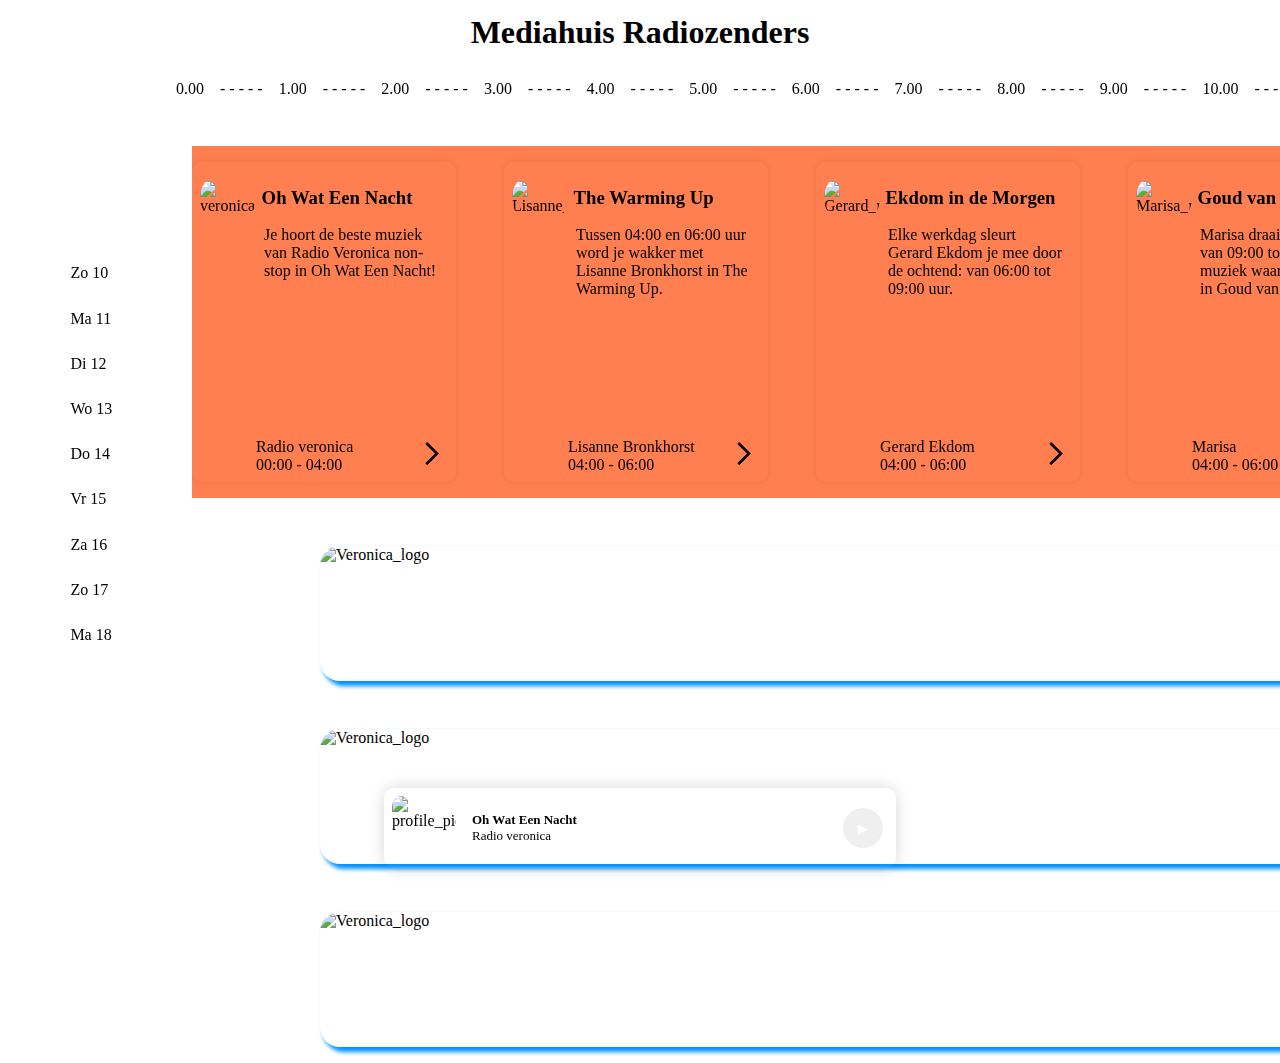
==== index.html @ 1b734897 "desktop layout of" ====
<!DOCTYPE html>
<html lang="en">

<head>
    <meta charset="UTF-8">
    <meta name="viewport" content="width=device-width, initial-scale=1.0">
    <title>overzicht pagina</title>
    <link rel="stylesheet" href="https://vsheo.github.io/look-and-feel-styleguide/mediahuis.css">
    <link rel="stylesheet" href="./styles/style.css">
</head>

<body>
    <header class="brand-primary brand-primary-veronica">
        <h1>Mediahuis Radiozenders</h1>
    </header>

    <main>
        <ol class="week hidden background-neutral veronica-background-neutral">
            <li>Zo 10</li>
            <li>Ma 11</li>
            <li>Di 12</li>
            <li>Wo 13</li>
            <li>Do 14</li>
            <li>Vr 15</li>
            <li>Za 16</li>
            <li>Zo 17</li>
            <li>Ma 18</li>
            <li>Di 19</li>
            <li>Wo 20</li>
            <li>Do 21</li>
            <li>Vr 22</li>
            <li>Za 23</li>
        </ol>

        <ol class="tijd hidden">
            <li>0.00</li>
            <li>1.00</li>
            <li>2.00</li>
            <li>3.00</li>
            <li>4.00</li>
            <li>5.00</li>
            <li>6.00</li>
            <li>7.00</li>
            <li>8.00</li>
            <li>9.00</li>
            <li>10.00</li>
            <li>11.00</li>
            <li>12.00</li>
            <li>13.00</li>
            <li>14.00</li>
            <li>15.00</li>
            <li>16.00</li>
            <li>17.00</li>
            <li>18.00</li>
            <li>19.00</li>
            <li>20.00</li>
            <li>21.00</li>
            <li>22.00</li>
            <li>23.00</li>
            <li>23.59</li>
        </ol>

        <div class="details-container">
            <!-- Veronica -->
            <details class="snapElement">
                <summary>
                    <img src="https://cmde4gpbhib.b-cdn.net/w_1920/70h1m4slkpo0-radio-veronica-thumbnail.jpg"
                        alt="Veronica_logo">
                    <span>meer info</span>
                </summary>
                <section>
                    <h2>Programma</h2>
        
                    <article>
                        <h3 class="titel">Oh Wat Een Nacht</h3>
                        <img class="profile_picture"
                            src="https://cmde4gpbhib.b-cdn.net/w_1920/70h1m4slkpo0-radio-veronica-thumbnail.jpg"
                            alt="veronica_logo">
                        <p class="info">
                            Je hoort de beste muziek van Radio Veronica non-stop in Oh Wat Een Nacht!
                        </p>
                        <div class="dj_link">
                            <p>
                                Radio veronica<br>
                                00:00 - 04:00
                            </p>
                            <a class="button-highlight veronica-secondary text-on-brand veronica-text-on-brand" href="">
                                <svg viewBox="0 0 16 16">
                                    <path d="M4.66669 2.94L9.52669 7.80667L4.66669 12.6667L5.60669 13.6067L11.4134 7.80667L5.60669 2L4.66669 2.94Z" fill="currentColor"></path>
                                </svg>
                            </a>
                        </div>
                    </article> 
        
                    <article>
                        <h3 class="titel">The Warming Up</h3>
                        <img class="profile_picture"
                            src="https://cmde4gpbhib.b-cdn.net/w_320,h_320,q_85/wwkx27hhlgw-lisanne-thumbnail.jpg"
                            alt="Lisanne_profile_picture">
                        <p class="info">
                            Tussen 04:00 en 06:00 uur word je wakker met Lisanne Bronkhorst in The Warming Up.
                        </p>
                        <div class="dj_link">
                            <p>
                                Lisanne Bronkhorst<br>
                                04:00 - 06:00
                            </p>
                            <a class="button-highlight veronica-secondary text-on-brand veronica-text-on-brand" href="">
                                <svg viewBox="0 0 16 16">
                                    <path d="M4.66669 2.94L9.52669 7.80667L4.66669 12.6667L5.60669 13.6067L11.4134 7.80667L5.60669 2L4.66669 2.94Z" fill="currentColor"></path>
                                </svg>
                            </a>
                        </div>
                    </article>
        
                    <article>
                        <h3 class="titel">Ekdom in de Morgen</h3>
                        <img class="profile_picture"
                            src="https://cmde4gpbhib.b-cdn.net/w_320,h_320,q_85/4igum86oqbt4-gerard-ekdom-thumbnail.jpg"
                            alt="Gerard_profile_picture">
                        <p class="info">
                            Elke werkdag sleurt Gerard Ekdom je mee door de ochtend: van 06:00 tot 09:00 uur.
                        </p>
                        <div class="dj_link">
                            <p>
                                Gerard Ekdom<br>
                                04:00 - 06:00
                            </p>
                            <a class="button-highlight veronica-secondary text-on-brand veronica-text-on-brand" href="">
                                <svg viewBox="0 0 16 16">
                                    <path d="M4.66669 2.94L9.52669 7.80667L4.66669 12.6667L5.60669 13.6067L11.4134 7.80667L5.60669 2L4.66669 2.94Z" fill="currentColor"></path>
                                </svg>
                            </a>
                        </div>
                    </article>
        
                    <article>
                        <h3 class="titel">Goud van Oud</h3>
                        <img class="profile_picture"
                            src="https://cmde4gpbhib.b-cdn.net/w_320,h_320,q_85/4nfdiqlfxa0g-marisa-thumbnail.jpg"
                            alt="Marisa_profile_picture">
                        <p class="info">
                            Marisa draait elke werkdag van 09:00 tot 12:00 uur de muziek waar jij van houdt in Goud
                            van Oud!
                        </p>
                        <div class="dj_link">
                            <p>
                                Marisa<br>
                                04:00 - 06:00
                            </p>
                            <a class="button-highlight veronica-secondary text-on-brand veronica-text-on-brand" href="">
                                <svg viewBox="0 0 16 16">
                                    <path d="M4.66669 2.94L9.52669 7.80667L4.66669 12.6667L5.60669 13.6067L11.4134 7.80667L5.60669 2L4.66669 2.94Z" fill="currentColor"></path>
                                </svg>
                            </a>
                        </div>
                    </article>
        
                    <article>
                        <h3 class="titel">Sander Hoogendoorn</h3>
                        <img class="profile_picture"
                            src="https://cmde4gpbhib.b-cdn.net/w_320,h_320,q_85/2sppxkop52b6-sander-thumbnail.jpg"
                            alt="Sander_profile_picture">
                        <p class="info">
                            De beste playlist tijdens de lunch.
                        </p>
                        <div class="dj_link">
                            <p>
                                Sander<br>
                                04:00 - 06:00
                            </p>
                            <a class="button-highlight veronica-secondary text-on-brand veronica-text-on-brand" href="">
                                <svg viewBox="0 0 16 16">
                                    <path d="M4.66669 2.94L9.52669 7.80667L4.66669 12.6667L5.60669 13.6067L11.4134 7.80667L5.60669 2L4.66669 2.94Z" fill="currentColor"></path>
                                </svg>
                            </a>
                        </div>
                    </article>
        
                    <article>
                        <h3 class="titel">De Bonanza</h3>
                        <img class="profile_picture"
                            src="https://cmde4gpbhib.b-cdn.net/w_320,h_320,q_85/1swhck2qnppu-rob-thumbnail.jpg"
                            alt="Rob_profile_picture">
                        <p class="info">
                            De Bonanza met Rob Stenders is elke werkdag van 14:00 tot 16:00 uur te horen op
                            Radio Veronica.
                        </p>
                        <div class="dj_link">
                            <p>
                                Rob Stenders<br>
                                04:00 - 06:00
                            </p>
                            <a class="button-highlight veronica-secondary text-on-brand veronica-text-on-brand" href="">
                                <svg viewBox="0 0 16 16">
                                    <path d="M4.66669 2.94L9.52669 7.80667L4.66669 12.6667L5.60669 13.6067L11.4134 7.80667L5.60669 2L4.66669 2.94Z" fill="currentColor"></path>
                                </svg>
                            </a>
                        </div>
                    </article>
        
                    <article>
                        <h3 class="titel">The Warming up</h3>
                        <img class="profile_picture"
                            src="https://cmde4gpbhib.b-cdn.net/w_320,h_320,q_85/riqu29liwj-wout-en-frank-thumbnail.jpg"
                            alt="Frank_profile_picture">
                        <p class="info">
                            iets iets en iets anders
                        </p>
                        <div class="dj_link">
                            <p>
                                Wouter & Frank<br>
                                04:00 - 06:00
                            </p>
                            <a class="button-highlight veronica-secondary text-on-brand veronica-text-on-brand" href="">
                                <svg viewBox="0 0 16 16">
                                    <path d="M4.66669 2.94L9.52669 7.80667L4.66669 12.6667L5.60669 13.6067L11.4134 7.80667L5.60669 2L4.66669 2.94Z" fill="currentColor"></path>
                                </svg>
                            </a>
                        </div>
                    </article>
        
                    <article>
                        <h3 class="titel">Martijn Muijs</h3>
                        <img class="profile_picture"
                            src="https://cmde4gpbhib.b-cdn.net/w_320,h_320,q_85/6b2u3ltw2pyo-martijn-thumbnail.jpg"
                            alt="Martijn_profile_picture">
                        <p class="info">
                            Tussen 04:00 en 06:00 uur word je wakker met Lisanne Bronkhorst in The Warming Up.
                        </p>
                        <div class="dj_link">
                            <p>
                                Martijn Muijs<br>
                                04:00 - 06:00
                            </p>
                            <a class="button-highlight veronica-secondary text-on-brand veronica-text-on-brand" href="">
                                <svg viewBox="0 0 16 16">
                                    <path d="M4.66669 2.94L9.52669 7.80667L4.66669 12.6667L5.60669 13.6067L11.4134 7.80667L5.60669 2L4.66669 2.94Z" fill="currentColor"></path>
                                </svg>
                            </a>
                        </div>
                    </article>
        
                    <article>
                        <h3 class="titel">Frank tot Laat</h3>
                        <img class="profile_picture"
                            src="https://cmde4gpbhib.b-cdn.net/w_320,h_320,q_85/6l8fxvqu2cxa-frank-vd-lende-thumbnail.jpg"
                            alt="Frank_profile_picture">
                        <p class="info">
                            Tussen 04:00 en 06:00 uur word je wakker met Lisanne Bronkhorst in The Warming Up.
                        </p>
                        <div class="dj_link">
                            <p>
                                Frank<br>
                                04:00 - 06:00
                            </p>
                            <a class="button-highlight veronica-secondary text-on-brand veronica-text-on-brand" href="">
                                <svg viewBox="0 0 16 16">
                                    <path d="M4.66669 2.94L9.52669 7.80667L4.66669 12.6667L5.60669 13.6067L11.4134 7.80667L5.60669 2L4.66669 2.94Z" fill="currentColor"></path>
                                </svg>
                            </a>
                        </div>
                    </article>
                </section>
            </details>

            <!-- details voor grid test code -->
            <details>
                <summary>
                    <img src="https://cmde4gpbhib.b-cdn.net/w_1920/70h1m4slkpo0-radio-veronica-thumbnail.jpg" alt="Veronica_logo">
                    <span>meer info</span>
                </summary>
                <section>
                    <h2>Programma</h2>
        
                    <article>
                        <h3 class="titel">Oh Wat Een Nacht</h3>
                        <img class="profile_picture"
                            src="https://cmde4gpbhib.b-cdn.net/w_1920/70h1m4slkpo0-radio-veronica-thumbnail.jpg"
                            alt="veronica_logo">
                        <p class="info">
                            Je hoort de beste muziek van Radio Veronica non-stop in Oh Wat Een Nacht!
                        </p>
                        <div class="dj_link">
                            <p>
                                Radio veronica<br>
                                00:00 - 04:00
                            </p>
                            <a class="button-highlight veronica-secondary text-on-brand veronica-text-on-brand" href="">
                                <svg viewBox="0 0 16 16">
                                    <path d="M4.66669 2.94L9.52669 7.80667L4.66669 12.6667L5.60669 13.6067L11.4134 7.80667L5.60669 2L4.66669 2.94Z" fill="currentColor"></path>
                                </svg>
                            </a>
                        </div>
                    </article> 
        
                    <article>
                        <h3 class="titel">The Warming Up</h3>
                        <img class="profile_picture"
                            src="https://cmde4gpbhib.b-cdn.net/w_320,h_320,q_85/wwkx27hhlgw-lisanne-thumbnail.jpg"
                            alt="Lisanne_profile_picture">
                        <p class="info">
                            Tussen 04:00 en 06:00 uur word je wakker met Lisanne Bronkhorst in The Warming Up.
                        </p>
                        <div class="dj_link">
                            <p>
                                Lisanne Bronkhorst<br>
                                04:00 - 06:00
                            </p>
                            <a class="button-highlight veronica-secondary text-on-brand veronica-text-on-brand" href="">
                                <svg viewBox="0 0 16 16">
                                    <path d="M4.66669 2.94L9.52669 7.80667L4.66669 12.6667L5.60669 13.6067L11.4134 7.80667L5.60669 2L4.66669 2.94Z" fill="currentColor"></path>
                                </svg>
                            </a>
                        </div>
                    </article>
        
                    <article>
                        <h3 class="titel">Ekdom in de Morgen</h3>
                        <img class="profile_picture"
                            src="https://cmde4gpbhib.b-cdn.net/w_320,h_320,q_85/4igum86oqbt4-gerard-ekdom-thumbnail.jpg"
                            alt="Gerard_profile_picture">
                        <p class="info">
                            Elke werkdag sleurt Gerard Ekdom je mee door de ochtend: van 06:00 tot 09:00 uur.
                        </p>
                        <div class="dj_link">
                            <p>
                                Gerard Ekdom<br>
                                04:00 - 06:00
                            </p>
                            <a class="button-highlight veronica-secondary text-on-brand veronica-text-on-brand" href="">
                                <svg viewBox="0 0 16 16">
                                    <path d="M4.66669 2.94L9.52669 7.80667L4.66669 12.6667L5.60669 13.6067L11.4134 7.80667L5.60669 2L4.66669 2.94Z" fill="currentColor"></path>
                                </svg>
                            </a>
                        </div>
                    </article>
        
                    <article>
                        <h3 class="titel">Goud van Oud</h3>
                        <img class="profile_picture"
                            src="https://cmde4gpbhib.b-cdn.net/w_320,h_320,q_85/4nfdiqlfxa0g-marisa-thumbnail.jpg"
                            alt="Marisa_profile_picture">
                        <p class="info">
                            Marisa draait elke werkdag van 09:00 tot 12:00 uur de muziek waar jij van houdt in Goud
                            van Oud!
                        </p>
                        <div class="dj_link">
                            <p>
                                Marisa<br>
                                04:00 - 06:00
                            </p>
                            <a class="button-highlight veronica-secondary text-on-brand veronica-text-on-brand" href="">
                                <svg viewBox="0 0 16 16">
                                    <path d="M4.66669 2.94L9.52669 7.80667L4.66669 12.6667L5.60669 13.6067L11.4134 7.80667L5.60669 2L4.66669 2.94Z" fill="currentColor"></path>
                                </svg>
                            </a>
                        </div>
                    </article>
        
                    <article>
                        <h3 class="titel">Sander Hoogendoorn</h3>
                        <img class="profile_picture"
                            src="https://cmde4gpbhib.b-cdn.net/w_320,h_320,q_85/2sppxkop52b6-sander-thumbnail.jpg"
                            alt="Sander_profile_picture">
                        <p class="info">
                            De beste playlist tijdens de lunch.
                        </p>
                        <div class="dj_link">
                            <p>
                                Sander<br>
                                04:00 - 06:00
                            </p>
                            <a class="button-highlight veronica-secondary text-on-brand veronica-text-on-brand" href="">
                                <svg viewBox="0 0 16 16">
                                    <path d="M4.66669 2.94L9.52669 7.80667L4.66669 12.6667L5.60669 13.6067L11.4134 7.80667L5.60669 2L4.66669 2.94Z" fill="currentColor"></path>
                                </svg>
                            </a>
                        </div>
                    </article>
        
                    <article>
                        <h3 class="titel">De Bonanza</h3>
                        <img class="profile_picture"
                            src="https://cmde4gpbhib.b-cdn.net/w_320,h_320,q_85/1swhck2qnppu-rob-thumbnail.jpg"
                            alt="Rob_profile_picture">
                        <p class="info">
                            De Bonanza met Rob Stenders is elke werkdag van 14:00 tot 16:00 uur te horen op
                            Radio Veronica.
                        </p>
                        <div class="dj_link">
                            <p>
                                Rob Stenders<br>
                                04:00 - 06:00
                            </p>
                            <a class="button-highlight veronica-secondary text-on-brand veronica-text-on-brand" href="">
                                <svg viewBox="0 0 16 16">
                                    <path d="M4.66669 2.94L9.52669 7.80667L4.66669 12.6667L5.60669 13.6067L11.4134 7.80667L5.60669 2L4.66669 2.94Z" fill="currentColor"></path>
                                </svg>
                            </a>
                        </div>
                    </article>
        
                    <article>
                        <h3 class="titel">The Warming up</h3>
                        <img class="profile_picture"
                            src="https://cmde4gpbhib.b-cdn.net/w_320,h_320,q_85/riqu29liwj-wout-en-frank-thumbnail.jpg"
                            alt="Frank_profile_picture">
                        <p class="info">
                            iets iets en iets anders
                        </p>
                        <div class="dj_link">
                            <p>
                                Wouter & Frank<br>
                                04:00 - 06:00
                            </p>
                            <a class="button-highlight veronica-secondary text-on-brand veronica-text-on-brand" href="">
                                <svg viewBox="0 0 16 16">
                                    <path d="M4.66669 2.94L9.52669 7.80667L4.66669 12.6667L5.60669 13.6067L11.4134 7.80667L5.60669 2L4.66669 2.94Z" fill="currentColor"></path>
                                </svg>
                            </a>
                        </div>
                    </article>
        
                    <article>
                        <h3 class="titel">Martijn Muijs</h3>
                        <img class="profile_picture"
                            src="https://cmde4gpbhib.b-cdn.net/w_320,h_320,q_85/6b2u3ltw2pyo-martijn-thumbnail.jpg"
                            alt="Martijn_profile_picture">
                        <p class="info">
                            Tussen 04:00 en 06:00 uur word je wakker met Lisanne Bronkhorst in The Warming Up.
                        </p>
                        <div class="dj_link">
                            <p>
                                Martijn Muijs<br>
                                04:00 - 06:00
                            </p>
                            <a class="button-highlight veronica-secondary text-on-brand veronica-text-on-brand" href="">
                                <svg viewBox="0 0 16 16">
                                    <path d="M4.66669 2.94L9.52669 7.80667L4.66669 12.6667L5.60669 13.6067L11.4134 7.80667L5.60669 2L4.66669 2.94Z" fill="currentColor"></path>
                                </svg>
                            </a>
                        </div>
                    </article>
        
                    <article>
                        <h3 class="titel">Frank tot Laat</h3>
                        <img class="profile_picture"
                            src="https://cmde4gpbhib.b-cdn.net/w_320,h_320,q_85/6l8fxvqu2cxa-frank-vd-lende-thumbnail.jpg"
                            alt="Frank_profile_picture">
                        <p class="info">
                            Tussen 04:00 en 06:00 uur word je wakker met Lisanne Bronkhorst in The Warming Up.
                        </p>
                        <div class="dj_link">
                            <p>
                                Frank<br>
                                04:00 - 06:00
                            </p>
                            <a class="button-highlight veronica-secondary text-on-brand veronica-text-on-brand" href="">
                                <svg viewBox="0 0 16 16">
                                    <path d="M4.66669 2.94L9.52669 7.80667L4.66669 12.6667L5.60669 13.6067L11.4134 7.80667L5.60669 2L4.66669 2.94Z" fill="currentColor"></path>
                                </svg>
                            </a>
                        </div>
                    </article>
                </section>
            </details>
            <details>
                <summary>
                    <img src="https://cmde4gpbhib.b-cdn.net/w_1920/70h1m4slkpo0-radio-veronica-thumbnail.jpg" alt="Veronica_logo">
                    <span>meer info</span>
                </summary>
                <section>
                    <h2>Programma</h2>
        
                    <article>
                        <h3 class="titel">Oh Wat Een Nacht</h3>
                        <img class="profile_picture"
                            src="https://cmde4gpbhib.b-cdn.net/w_1920/70h1m4slkpo0-radio-veronica-thumbnail.jpg"
                            alt="veronica_logo">
                        <p class="info">
                            Je hoort de beste muziek van Radio Veronica non-stop in Oh Wat Een Nacht!
                        </p>
                        <div class="dj_link">
                            <p>
                                Radio veronica<br>
                                00:00 - 04:00
                            </p>
                            <a class="button-highlight veronica-secondary text-on-brand veronica-text-on-brand" href="">
                                <svg viewBox="0 0 16 16">
                                    <path d="M4.66669 2.94L9.52669 7.80667L4.66669 12.6667L5.60669 13.6067L11.4134 7.80667L5.60669 2L4.66669 2.94Z" fill="currentColor"></path>
                                </svg>
                            </a>
                        </div>
                    </article> 
        
                    <article>
                        <h3 class="titel">The Warming Up</h3>
                        <img class="profile_picture"
                            src="https://cmde4gpbhib.b-cdn.net/w_320,h_320,q_85/wwkx27hhlgw-lisanne-thumbnail.jpg"
                            alt="Lisanne_profile_picture">
                        <p class="info">
                            Tussen 04:00 en 06:00 uur word je wakker met Lisanne Bronkhorst in The Warming Up.
                        </p>
                        <div class="dj_link">
                            <p>
                                Lisanne Bronkhorst<br>
                                04:00 - 06:00
                            </p>
                            <a class="button-highlight veronica-secondary text-on-brand veronica-text-on-brand" href="">
                                <svg viewBox="0 0 16 16">
                                    <path d="M4.66669 2.94L9.52669 7.80667L4.66669 12.6667L5.60669 13.6067L11.4134 7.80667L5.60669 2L4.66669 2.94Z" fill="currentColor"></path>
                                </svg>
                            </a>
                        </div>
                    </article>
        
                    <article>
                        <h3 class="titel">Ekdom in de Morgen</h3>
                        <img class="profile_picture"
                            src="https://cmde4gpbhib.b-cdn.net/w_320,h_320,q_85/4igum86oqbt4-gerard-ekdom-thumbnail.jpg"
                            alt="Gerard_profile_picture">
                        <p class="info">
                            Elke werkdag sleurt Gerard Ekdom je mee door de ochtend: van 06:00 tot 09:00 uur.
                        </p>
                        <div class="dj_link">
                            <p>
                                Gerard Ekdom<br>
                                04:00 - 06:00
                            </p>
                            <a class="button-highlight veronica-secondary text-on-brand veronica-text-on-brand" href="">
                                <svg viewBox="0 0 16 16">
                                    <path d="M4.66669 2.94L9.52669 7.80667L4.66669 12.6667L5.60669 13.6067L11.4134 7.80667L5.60669 2L4.66669 2.94Z" fill="currentColor"></path>
                                </svg>
                            </a>
                        </div>
                    </article>
        
                    <article>
                        <h3 class="titel">Goud van Oud</h3>
                        <img class="profile_picture"
                            src="https://cmde4gpbhib.b-cdn.net/w_320,h_320,q_85/4nfdiqlfxa0g-marisa-thumbnail.jpg"
                            alt="Marisa_profile_picture">
                        <p class="info">
                            Marisa draait elke werkdag van 09:00 tot 12:00 uur de muziek waar jij van houdt in Goud
                            van Oud!
                        </p>
                        <div class="dj_link">
                            <p>
                                Marisa<br>
                                04:00 - 06:00
                            </p>
                            <a class="button-highlight veronica-secondary text-on-brand veronica-text-on-brand" href="">
                                <svg viewBox="0 0 16 16">
                                    <path d="M4.66669 2.94L9.52669 7.80667L4.66669 12.6667L5.60669 13.6067L11.4134 7.80667L5.60669 2L4.66669 2.94Z" fill="currentColor"></path>
                                </svg>
                            </a>
                        </div>
                    </article>
        
                    <article>
                        <h3 class="titel">Sander Hoogendoorn</h3>
                        <img class="profile_picture"
                            src="https://cmde4gpbhib.b-cdn.net/w_320,h_320,q_85/2sppxkop52b6-sander-thumbnail.jpg"
                            alt="Sander_profile_picture">
                        <p class="info">
                            De beste playlist tijdens de lunch.
                        </p>
                        <div class="dj_link">
                            <p>
                                Sander<br>
                                04:00 - 06:00
                            </p>
                            <a class="button-highlight veronica-secondary text-on-brand veronica-text-on-brand" href="">
                                <svg viewBox="0 0 16 16">
                                    <path d="M4.66669 2.94L9.52669 7.80667L4.66669 12.6667L5.60669 13.6067L11.4134 7.80667L5.60669 2L4.66669 2.94Z" fill="currentColor"></path>
                                </svg>
                            </a>
                        </div>
                    </article>
        
                    <article>
                        <h3 class="titel">De Bonanza</h3>
                        <img class="profile_picture"
                            src="https://cmde4gpbhib.b-cdn.net/w_320,h_320,q_85/1swhck2qnppu-rob-thumbnail.jpg"
                            alt="Rob_profile_picture">
                        <p class="info">
                            De Bonanza met Rob Stenders is elke werkdag van 14:00 tot 16:00 uur te horen op
                            Radio Veronica.
                        </p>
                        <div class="dj_link">
                            <p>
                                Rob Stenders<br>
                                04:00 - 06:00
                            </p>
                            <a class="button-highlight veronica-secondary text-on-brand veronica-text-on-brand" href="">
                                <svg viewBox="0 0 16 16">
                                    <path d="M4.66669 2.94L9.52669 7.80667L4.66669 12.6667L5.60669 13.6067L11.4134 7.80667L5.60669 2L4.66669 2.94Z" fill="currentColor"></path>
                                </svg>
                            </a>
                        </div>
                    </article>
        
                    <article>
                        <h3 class="titel">The Warming up</h3>
                        <img class="profile_picture"
                            src="https://cmde4gpbhib.b-cdn.net/w_320,h_320,q_85/riqu29liwj-wout-en-frank-thumbnail.jpg"
                            alt="Frank_profile_picture">
                        <p class="info">
                            iets iets en iets anders
                        </p>
                        <div class="dj_link">
                            <p>
                                Wouter & Frank<br>
                                04:00 - 06:00
                            </p>
                            <a class="button-highlight veronica-secondary text-on-brand veronica-text-on-brand" href="">
                                <svg viewBox="0 0 16 16">
                                    <path d="M4.66669 2.94L9.52669 7.80667L4.66669 12.6667L5.60669 13.6067L11.4134 7.80667L5.60669 2L4.66669 2.94Z" fill="currentColor"></path>
                                </svg>
                            </a>
                        </div>
                    </article>
        
                    <article>
                        <h3 class="titel">Martijn Muijs</h3>
                        <img class="profile_picture"
                            src="https://cmde4gpbhib.b-cdn.net/w_320,h_320,q_85/6b2u3ltw2pyo-martijn-thumbnail.jpg"
                            alt="Martijn_profile_picture">
                        <p class="info">
                            Tussen 04:00 en 06:00 uur word je wakker met Lisanne Bronkhorst in The Warming Up.
                        </p>
                        <div class="dj_link">
                            <p>
                                Martijn Muijs<br>
                                04:00 - 06:00
                            </p>
                            <a class="button-highlight veronica-secondary text-on-brand veronica-text-on-brand" href="">
                                <svg viewBox="0 0 16 16">
                                    <path d="M4.66669 2.94L9.52669 7.80667L4.66669 12.6667L5.60669 13.6067L11.4134 7.80667L5.60669 2L4.66669 2.94Z" fill="currentColor"></path>
                                </svg>
                            </a>
                        </div>
                    </article>
        
                    <article>
                        <h3 class="titel">Frank tot Laat</h3>
                        <img class="profile_picture"
                            src="https://cmde4gpbhib.b-cdn.net/w_320,h_320,q_85/6l8fxvqu2cxa-frank-vd-lende-thumbnail.jpg"
                            alt="Frank_profile_picture">
                        <p class="info">
                            Tussen 04:00 en 06:00 uur word je wakker met Lisanne Bronkhorst in The Warming Up.
                        </p>
                        <div class="dj_link">
                            <p>
                                Frank<br>
                                04:00 - 06:00
                            </p>
                            <a class="button-highlight veronica-secondary text-on-brand veronica-text-on-brand" href="">
                                <svg viewBox="0 0 16 16">
                                    <path d="M4.66669 2.94L9.52669 7.80667L4.66669 12.6667L5.60669 13.6067L11.4134 7.80667L5.60669 2L4.66669 2.94Z" fill="currentColor"></path>
                                </svg>
                            </a>
                        </div>
                    </article>
                </section>
            </details>
            <details>
                <summary>
                    <img src="https://cmde4gpbhib.b-cdn.net/w_1920/70h1m4slkpo0-radio-veronica-thumbnail.jpg" alt="Veronica_logo">
                    <span>meer info</span>
                </summary>
                <section>
                    <h2>Programma</h2>
        
                    <article>
                        <h3 class="titel">Oh Wat Een Nacht</h3>
                        <img class="profile_picture"
                            src="https://cmde4gpbhib.b-cdn.net/w_1920/70h1m4slkpo0-radio-veronica-thumbnail.jpg"
                            alt="veronica_logo">
                        <p class="info">
                            Je hoort de beste muziek van Radio Veronica non-stop in Oh Wat Een Nacht!
                        </p>
                        <div class="dj_link">
                            <p>
                                Radio veronica<br>
                                00:00 - 04:00
                            </p>
                            <a class="button-highlight veronica-secondary text-on-brand veronica-text-on-brand" href="">
                                <svg viewBox="0 0 16 16">
                                    <path d="M4.66669 2.94L9.52669 7.80667L4.66669 12.6667L5.60669 13.6067L11.4134 7.80667L5.60669 2L4.66669 2.94Z" fill="currentColor"></path>
                                </svg>
                            </a>
                        </div>
                    </article> 
        
                    <article>
                        <h3 class="titel">The Warming Up</h3>
                        <img class="profile_picture"
                            src="https://cmde4gpbhib.b-cdn.net/w_320,h_320,q_85/wwkx27hhlgw-lisanne-thumbnail.jpg"
                            alt="Lisanne_profile_picture">
                        <p class="info">
                            Tussen 04:00 en 06:00 uur word je wakker met Lisanne Bronkhorst in The Warming Up.
                        </p>
                        <div class="dj_link">
                            <p>
                                Lisanne Bronkhorst<br>
                                04:00 - 06:00
                            </p>
                            <a class="button-highlight veronica-secondary text-on-brand veronica-text-on-brand" href="">
                                <svg viewBox="0 0 16 16">
                                    <path d="M4.66669 2.94L9.52669 7.80667L4.66669 12.6667L5.60669 13.6067L11.4134 7.80667L5.60669 2L4.66669 2.94Z" fill="currentColor"></path>
                                </svg>
                            </a>
                        </div>
                    </article>
        
                    <article>
                        <h3 class="titel">Ekdom in de Morgen</h3>
                        <img class="profile_picture"
                            src="https://cmde4gpbhib.b-cdn.net/w_320,h_320,q_85/4igum86oqbt4-gerard-ekdom-thumbnail.jpg"
                            alt="Gerard_profile_picture">
                        <p class="info">
                            Elke werkdag sleurt Gerard Ekdom je mee door de ochtend: van 06:00 tot 09:00 uur.
                        </p>
                        <div class="dj_link">
                            <p>
                                Gerard Ekdom<br>
                                04:00 - 06:00
                            </p>
                            <a class="button-highlight veronica-secondary text-on-brand veronica-text-on-brand" href="">
                                <svg viewBox="0 0 16 16">
                                    <path d="M4.66669 2.94L9.52669 7.80667L4.66669 12.6667L5.60669 13.6067L11.4134 7.80667L5.60669 2L4.66669 2.94Z" fill="currentColor"></path>
                                </svg>
                            </a>
                        </div>
                    </article>
        
                    <article>
                        <h3 class="titel">Goud van Oud</h3>
                        <img class="profile_picture"
                            src="https://cmde4gpbhib.b-cdn.net/w_320,h_320,q_85/4nfdiqlfxa0g-marisa-thumbnail.jpg"
                            alt="Marisa_profile_picture">
                        <p class="info">
                            Marisa draait elke werkdag van 09:00 tot 12:00 uur de muziek waar jij van houdt in Goud
                            van Oud!
                        </p>
                        <div class="dj_link">
                            <p>
                                Marisa<br>
                                04:00 - 06:00
                            </p>
                            <a class="button-highlight veronica-secondary text-on-brand veronica-text-on-brand" href="">
                                <svg viewBox="0 0 16 16">
                                    <path d="M4.66669 2.94L9.52669 7.80667L4.66669 12.6667L5.60669 13.6067L11.4134 7.80667L5.60669 2L4.66669 2.94Z" fill="currentColor"></path>
                                </svg>
                            </a>
                        </div>
                    </article>
        
                    <article>
                        <h3 class="titel">Sander Hoogendoorn</h3>
                        <img class="profile_picture"
                            src="https://cmde4gpbhib.b-cdn.net/w_320,h_320,q_85/2sppxkop52b6-sander-thumbnail.jpg"
                            alt="Sander_profile_picture">
                        <p class="info">
                            De beste playlist tijdens de lunch.
                        </p>
                        <div class="dj_link">
                            <p>
                                Sander<br>
                                04:00 - 06:00
                            </p>
                            <a class="button-highlight veronica-secondary text-on-brand veronica-text-on-brand" href="">
                                <svg viewBox="0 0 16 16">
                                    <path d="M4.66669 2.94L9.52669 7.80667L4.66669 12.6667L5.60669 13.6067L11.4134 7.80667L5.60669 2L4.66669 2.94Z" fill="currentColor"></path>
                                </svg>
                            </a>
                        </div>
                    </article>
        
                    <article>
                        <h3 class="titel">De Bonanza</h3>
                        <img class="profile_picture"
                            src="https://cmde4gpbhib.b-cdn.net/w_320,h_320,q_85/1swhck2qnppu-rob-thumbnail.jpg"
                            alt="Rob_profile_picture">
                        <p class="info">
                            De Bonanza met Rob Stenders is elke werkdag van 14:00 tot 16:00 uur te horen op
                            Radio Veronica.
                        </p>
                        <div class="dj_link">
                            <p>
                                Rob Stenders<br>
                                04:00 - 06:00
                            </p>
                            <a class="button-highlight veronica-secondary text-on-brand veronica-text-on-brand" href="">
                                <svg viewBox="0 0 16 16">
                                    <path d="M4.66669 2.94L9.52669 7.80667L4.66669 12.6667L5.60669 13.6067L11.4134 7.80667L5.60669 2L4.66669 2.94Z" fill="currentColor"></path>
                                </svg>
                            </a>
                        </div>
                    </article>
        
                    <article>
                        <h3 class="titel">The Warming up</h3>
                        <img class="profile_picture"
                            src="https://cmde4gpbhib.b-cdn.net/w_320,h_320,q_85/riqu29liwj-wout-en-frank-thumbnail.jpg"
                            alt="Frank_profile_picture">
                        <p class="info">
                            iets iets en iets anders
                        </p>
                        <div class="dj_link">
                            <p>
                                Wouter & Frank<br>
                                04:00 - 06:00
                            </p>
                            <a class="button-highlight veronica-secondary text-on-brand veronica-text-on-brand" href="">
                                <svg viewBox="0 0 16 16">
                                    <path d="M4.66669 2.94L9.52669 7.80667L4.66669 12.6667L5.60669 13.6067L11.4134 7.80667L5.60669 2L4.66669 2.94Z" fill="currentColor"></path>
                                </svg>
                            </a>
                        </div>
                    </article>
        
                    <article>
                        <h3 class="titel">Martijn Muijs</h3>
                        <img class="profile_picture"
                            src="https://cmde4gpbhib.b-cdn.net/w_320,h_320,q_85/6b2u3ltw2pyo-martijn-thumbnail.jpg"
                            alt="Martijn_profile_picture">
                        <p class="info">
                            Tussen 04:00 en 06:00 uur word je wakker met Lisanne Bronkhorst in The Warming Up.
                        </p>
                        <div class="dj_link">
                            <p>
                                Martijn Muijs<br>
                                04:00 - 06:00
                            </p>
                            <a class="button-highlight veronica-secondary text-on-brand veronica-text-on-brand" href="">
                                <svg viewBox="0 0 16 16">
                                    <path d="M4.66669 2.94L9.52669 7.80667L4.66669 12.6667L5.60669 13.6067L11.4134 7.80667L5.60669 2L4.66669 2.94Z" fill="currentColor"></path>
                                </svg>
                            </a>
                        </div>
                    </article>
        
                    <article>
                        <h3 class="titel">Frank tot Laat</h3>
                        <img class="profile_picture"
                            src="https://cmde4gpbhib.b-cdn.net/w_320,h_320,q_85/6l8fxvqu2cxa-frank-vd-lende-thumbnail.jpg"
                            alt="Frank_profile_picture">
                        <p class="info">
                            Tussen 04:00 en 06:00 uur word je wakker met Lisanne Bronkhorst in The Warming Up.
                        </p>
                        <div class="dj_link">
                            <p>
                                Frank<br>
                                04:00 - 06:00
                            </p>
                            <a class="button-highlight veronica-secondary text-on-brand veronica-text-on-brand" href="">
                                <svg viewBox="0 0 16 16">
                                    <path d="M4.66669 2.94L9.52669 7.80667L4.66669 12.6667L5.60669 13.6067L11.4134 7.80667L5.60669 2L4.66669 2.94Z" fill="currentColor"></path>
                                </svg>
                            </a>
                        </div>
                    </article>
                </section>
            </details>
        </div>

        <nav class="radioMenu nav-hidden">
            <button class="openNav">&lt</button>
            <button class="openDetail"><img src="./assets/veronica_logo.png" alt="veronica"></button>
            <button class="openDetail"><img src="./assets/slam_logo.png" alt="Slam!"></button>
            <button class="openDetail"><img src="./assets/sublime_logo.png" alt="Sublime"></button>
            <button class="openDetail"><img src="./assets/100_logo.png" alt="100%nl"></button>
        </nav>

        <section class="player hidden background-neutral veronica-background-neutral">
            <img src="https://cmde4gpbhib.b-cdn.net/w_320,h_320,q_85/4nfdiqlfxa0g-marisa-thumbnail.jpg" alt="profile_picture">
            <div class="player_info">
                <h2>Oh Wat Een Nacht</h2>
                <p>Radio veronica</p>
            </div>
            <button class="secondary veronica-secondary">&#9654</button>
        </section>
    </main>
    <script src="./scripts/mainHidden.js"></script>
    <script src="./scripts/openNav.js"></script>
    <script src="./scripts/closeDetail.js"></script>
    <script src="./scripts/openNav.js"></script>
    <script src="./scripts/sectionSnap.js"></script>
</body>

</html>
---- styles/style.css ----
/* RESET */
* {
    box-sizing: border-box;
    margin: 0;
    padding: 0;

    list-style-type: none;
    list-style: none;

    /* font in mediahuis css */
    /* font-family: sans-serif; */

    object-fit: cover;
}

a {
    text-decoration: none;
    color: black;
}


/* HEADER */
header {
    display: flex;
    align-items: center;
    justify-content: center;

    height: 4em;

    /* background-color met classes */
}

/* MAIN */
main {
    /* MAIN INDELEN */
    display: grid;
    grid-template-areas:
    "week week"
    "tijd section";

    /* MAIN */
    @media screen and (min-width: 800px) {
        grid-template-areas:
        "tijd tijd"
        "week detail"
    }

    .week {
        grid-area: week;
    
        display: flex;
        flex-direction: row;

        position: sticky;
        top: 0em;
        z-index: 10;
        height: min-content;

        overflow-x: auto;
        overflow-y: hidden;

        /* WEEK */
        @media screen and (min-width: 800px) {
            grid-area: week;

            flex-direction: column;
            top: 50%;
            transform: translateY(-50%);

            border-radius: 10px;
            width: 6em;
            height: 25em;
            margin-left: 3em;

            overflow-x: hidden;
            overflow-y: auto;
        }

        li {
            /* border: 1px solid black; */
            padding: 0.8em;
            margin-top: 0.1em;
            margin-left: 0.6em;
        }

        li:first-child {
            margin-left: 2em;
            
            @media screen and (min-width: 800px) {
                margin-left: 0.6em;
            }
        }

        li:last-child {
            margin-right: 2em;
        }
    }

    /* WEEK */
    @media screen and (min-width: 800px) {
        /* https://www.w3schools.com/howto/tryit.asp?filename=tryhow_css_custom_scrollbar2 */
        .week::-webkit-scrollbar {
            width: 10px;
        }
        
        .week::-webkit-scrollbar-thumb {
            background: red;
            border-radius: 10px;
        }
    }

    .tijd {
        grid-area: tijd;

        /* TIJD */
        @media screen and (min-width: 800px) {
            grid-area: tijd;

            display: flex;
            flex-direction: row;
            position: sticky;
            top: 0;
            left: 10em;
            width: 2em;
        }

        li {
            padding-top: 1em;
            padding-bottom: 1em;
            margin-left: 1em;
        }

        li::after {
            content: "- - - - -";
            display: block;
            white-space: nowrap;
            transform-origin: top left;
            transform: rotate(90deg) translateY(-130%);
            margin-top: 1em;
            margin-bottom: 1em;

            @media screen and (min-width: 800px) {
                display: inline;
                transform: none;
                margin-left: 1em;
            }
        }

        li:last-child::after {
            content: "";
        }
    }

    .details-container {
        display: grid;
        grid-template-areas: 
        "a b"
        "c d";
        gap: 1em;
        padding: 1em;

        :nth-of-type(1) {
            grid-area: a;
        }
        :nth-of-type(2) {
            grid-area: b;
        }
        :nth-of-type(3) {
            grid-area: c;
        }
        :nth-of-type(4) {
            grid-area: d;
        }

        /* DETAILS-CONTAINER */
        @media screen and (min-width: 800px) {
            display: flex;
            flex-direction: column;
            margin-top: 1em;
            margin-left: 2em;

            scroll-snap-type: y mandatory;

            /* DETAILS SNAP */
            .snapElement {
                background-color: coral;

                scroll-snap-align: start;
            }
        }

        details {
            grid-area: section;
    
            /* DETAILS */
            @media screen and (min-width: 800px) {
                grid-area: detail;

                scroll-snap-align: start;

                section::-webkit-scrollbar {
                    height: 10px;
                }

                section::-webkit-scrollbar-thumb {
                    background: red; 
                    border-radius: 10px;
                }
            }

            summary {
                display: flex;
                flex-direction: column;
                align-items: center;
                margin-top: 2em;
                gap: 1em;
    
                img{
                    width: 10em;
                    height: 10em;
                    box-shadow: #0091ff 4px 4px 4px 1px;
    
                    @media screen and (min-width: 800px) {
                        border-radius: 20px;
                        height: 15vh;
                        width: 80vw;
                    }
                }

                span {
                    @media screen and (min-width: 800px) {
                        display: none;

                    }
                }
            }
    
            /* PROGRAMMA KAARTJES */
            section {
                display: flex;
                flex-direction: column;
                gap: 1em;
    
                /* SECTION */
                @media screen and (min-width: 800px) {
                    flex-direction: row;
                    border-radius: 20px;
    
                    width: 100vw;
                    overflow-x: auto;
                    overflow-y: hidden;
    
                    h2 {
                        display: none;
                    }
                }
    
                article {
                    box-shadow: 0 0 8px #00000014;
                    border-radius: 10px;
                    padding: 0.5em;
                    max-height: 20em;
                    width: 16.2em;
    
                    display: grid;
                    grid-template-columns: min-content 1fr;
                    grid-template-rows: min-content min-content min-content;
                    grid-template-areas: 
                    "pic titel"
                    ". info"
                    ". djlink";
    
                    position: relative;
                    right: 1em;
    
                    /* ARTICLE */
                    @media screen and (min-width: 800px) {
                        grid-template-columns: min-content 1fr;
                        grid-template-rows: min-content min-content 1fr;
    
                        min-height: 20em;
                        min-width: 16.5em;
                        margin: 1em;
                    }
    
                    .titel {
                        grid-area: titel;
                        justify-self: start;
                        align-self: center;
                        margin-left: 0.3em;
                    }
    
                    .profile_picture {
                        grid-area: pic;
    
                        place-content: center;
                        border-radius: 50%;
                        height: auto;
                        width: 3.5em;
                        height: 3.5em;
                    }
    
                    .info {
                        grid-area: info;
    
                        max-width: 11em;
                        justify-self: center;
                        margin-bottom: 1em;
                    }
    
                    .dj_link {
                        grid-area: djlink;
    
                        display: flex;
                        justify-content: space-between;
    
                        p {
                            place-content: center;
    
                            @media screen and (min-width: 800px) {
                                justify-self: end;
                                align-self: end;
                            }
                        }
                    
                        a {
                            border-radius: 50%;
                            min-width: 2em;
                            min-height: 2em;
                            /* de cirkel */
                            align-self: end;
                            /* '>' in de cirkel */
                            text-align: center;
                            place-content: center;
                        }
                    }
                }
            }
        }
    }

    /* als details open is is de summary img niet meer op beeld */
    details[open] {
        summary {
            display: none;
        }
    }

    nav {
        background-color: aquamarine;

        display: flex;
        flex-direction: column;
        justify-content: space-between;
        border-radius: 20px;

        /* rechts in het midden */
        position: fixed;
        right: 0;
        top: 50%;
        transform: translate(90%, -50%);
        transition: 0.5s;

        padding: 1em;
        height: 17em;
        width: 12em;

        /* NAV */
        @media screen and (min-width: 800px) {
            display: none;
        }

        .openNav {
            position: fixed;
            top: 50%;
            transform: translate(0, -50%);
            background-color: aquamarine;
            border: none;
            border-radius: 150px;

            left: -0.8em;
            width: 2em;
            height: 2em;
        }

        .openDetail {
            margin-left: 1.5em;
            border: none;
            background-color: inherit;

            img {
                border-radius: 15px;
                height: 4em;
                width: 11em;
            }
        }
    }

    .nav-hidden {
        display: none;
    }

    .nav-active {
        transform: translate(0, -50%);
        transition: 0.5s;
    }

    .player {
        box-shadow: 0 0 16px #00000029;
        border-radius: 10px;

        position: fixed;
        bottom: 2em;
        left: 50%;
        transform: translateX(-50%);
        width: clamp(40vw, 80vw, 30em);
        height: 5em;


        display: flex;
        align-items: center;
        justify-content: space-between;

        img {
            border-radius: 10px;
            width: 4em;
            height: 4em;
            margin-left: 0.5em;
        }

        .player_info {
            position: relative;
            left: 1em;
            margin-right: auto;


            /*  STYLESHEET */
            h2 {
                font-size: small;
            }

            p {
                font-size: small;
            }
        }

        button {
            color: white;
            border-radius: 50%;
            border: none;
            height: 3em;
            width: 3em;
            margin-right: 1em;
        }
    }

    /* week, tijd, nav en de player zijn niet te zien totdat een details open gaat */
    .hidden {
        display: none;

        @media screen and (min-width: 800px) {
            display: block;
        }
    }
}
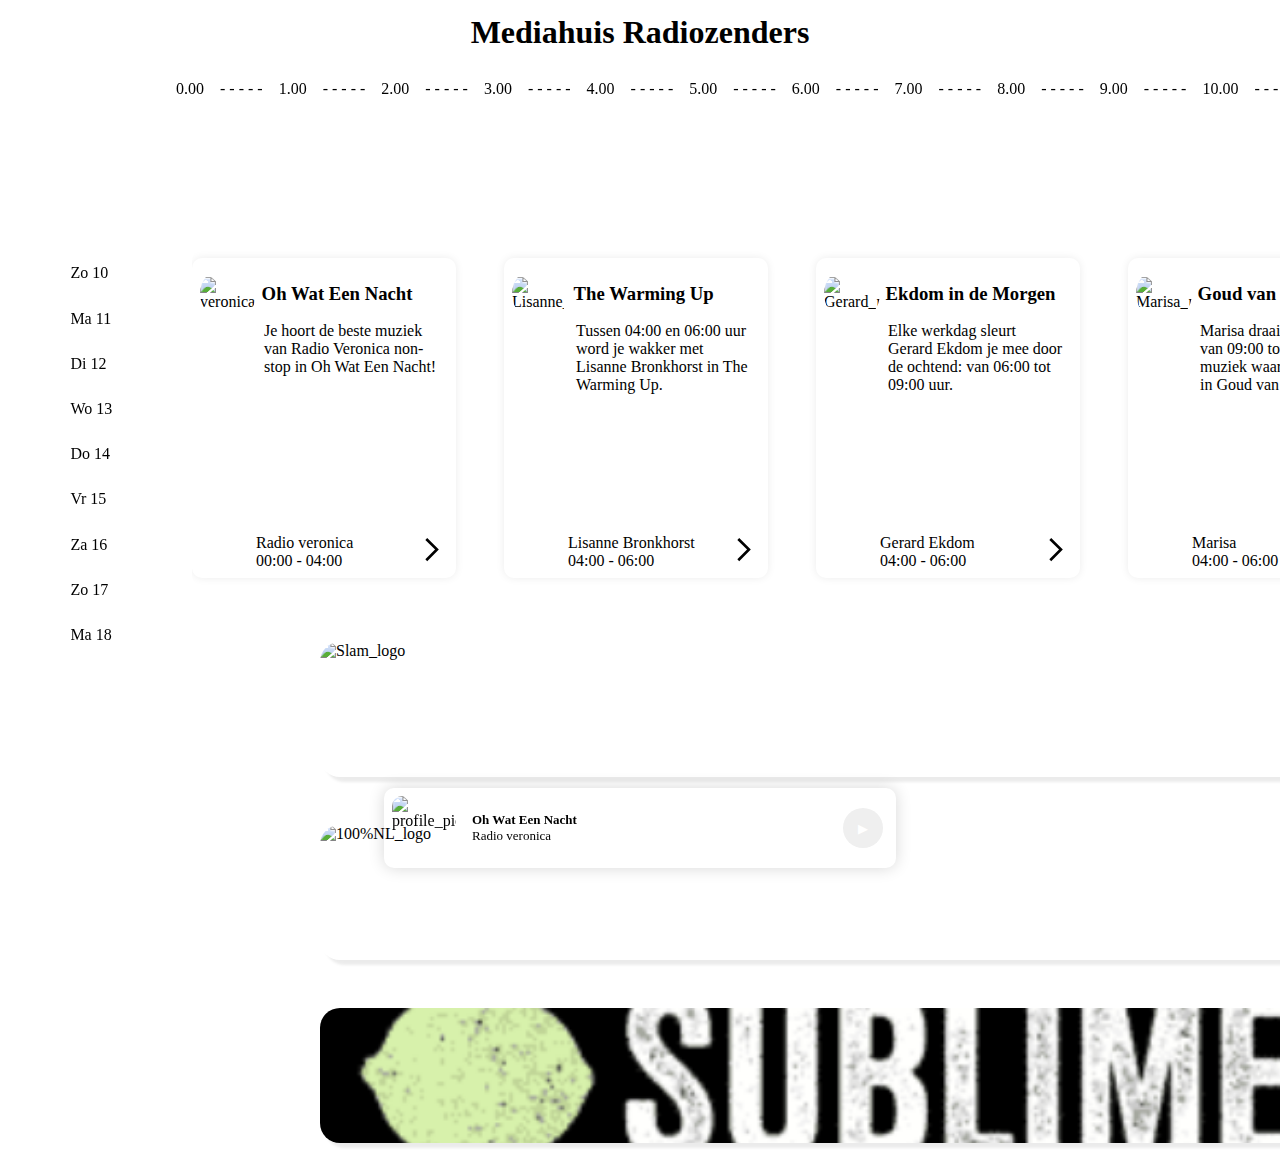
==== commit 1f3ccbeb: "javascript kleur toevoegen #13" ====
--- a/index.html
+++ b/index.html
@@ -70,7 +70,7 @@
                 </summary>
                 <section>
                     <h2>Programma</h2>
-        
+
                     <article>
                         <h3 class="titel">Oh Wat Een Nacht</h3>
                         <img class="profile_picture"
@@ -264,15 +264,15 @@
                 </section>
             </details>
 
-            <!-- details voor grid test code -->
+            <!-- slam -->
             <details>
                 <summary>
-                    <img src="https://cmde4gpbhib.b-cdn.net/w_1920/70h1m4slkpo0-radio-veronica-thumbnail.jpg" alt="Veronica_logo">
+                    <img src="https://2ptqdc73ga5k.b-cdn.net/w_320,h_320,q_85/44u2e6owci2l-slam-default-header-mobile.png" alt="Slam_logo">
                     <span>meer info</span>
                 </summary>
                 <section>
                     <h2>Programma</h2>
-        
+
                     <article>
                         <h3 class="titel">Oh Wat Een Nacht</h3>
                         <img class="profile_picture"
@@ -286,7 +286,7 @@
                                 Radio veronica<br>
                                 00:00 - 04:00
                             </p>
-                            <a class="button-highlight veronica-secondary text-on-brand veronica-text-on-brand" href="">
+                            <a class="button-highlight slam-secondary text-on-brand slam-text-on-brand" href="">
                                 <svg viewBox="0 0 16 16">
                                     <path d="M4.66669 2.94L9.52669 7.80667L4.66669 12.6667L5.60669 13.6067L11.4134 7.80667L5.60669 2L4.66669 2.94Z" fill="currentColor"></path>
                                 </svg>
@@ -307,7 +307,7 @@
                                 Lisanne Bronkhorst<br>
                                 04:00 - 06:00
                             </p>
-                            <a class="button-highlight veronica-secondary text-on-brand veronica-text-on-brand" href="">
+                            <a class="button-highlight slam-secondary text-on-brand slam-text-on-brand" href="">
                                 <svg viewBox="0 0 16 16">
                                     <path d="M4.66669 2.94L9.52669 7.80667L4.66669 12.6667L5.60669 13.6067L11.4134 7.80667L5.60669 2L4.66669 2.94Z" fill="currentColor"></path>
                                 </svg>
@@ -328,7 +328,7 @@
                                 Gerard Ekdom<br>
                                 04:00 - 06:00
                             </p>
-                            <a class="button-highlight veronica-secondary text-on-brand veronica-text-on-brand" href="">
+                            <a class="button-highlight slam-secondary text-on-brand slam-text-on-brand" href="">
                                 <svg viewBox="0 0 16 16">
                                     <path d="M4.66669 2.94L9.52669 7.80667L4.66669 12.6667L5.60669 13.6067L11.4134 7.80667L5.60669 2L4.66669 2.94Z" fill="currentColor"></path>
                                 </svg>
@@ -350,7 +350,7 @@
                                 Marisa<br>
                                 04:00 - 06:00
                             </p>
-                            <a class="button-highlight veronica-secondary text-on-brand veronica-text-on-brand" href="">
+                            <a class="button-highlight slam-secondary text-on-brand slam-text-on-brand" href="">
                                 <svg viewBox="0 0 16 16">
                                     <path d="M4.66669 2.94L9.52669 7.80667L4.66669 12.6667L5.60669 13.6067L11.4134 7.80667L5.60669 2L4.66669 2.94Z" fill="currentColor"></path>
                                 </svg>
@@ -371,7 +371,7 @@
                                 Sander<br>
                                 04:00 - 06:00
                             </p>
-                            <a class="button-highlight veronica-secondary text-on-brand veronica-text-on-brand" href="">
+                            <a class="button-highlight slam-secondary text-on-brand slam-text-on-brand" href="">
                                 <svg viewBox="0 0 16 16">
                                     <path d="M4.66669 2.94L9.52669 7.80667L4.66669 12.6667L5.60669 13.6067L11.4134 7.80667L5.60669 2L4.66669 2.94Z" fill="currentColor"></path>
                                 </svg>
@@ -393,7 +393,7 @@
                                 Rob Stenders<br>
                                 04:00 - 06:00
                             </p>
-                            <a class="button-highlight veronica-secondary text-on-brand veronica-text-on-brand" href="">
+                            <a class="button-highlight slam-secondary text-on-brand slam-text-on-brand" href="">
                                 <svg viewBox="0 0 16 16">
                                     <path d="M4.66669 2.94L9.52669 7.80667L4.66669 12.6667L5.60669 13.6067L11.4134 7.80667L5.60669 2L4.66669 2.94Z" fill="currentColor"></path>
                                 </svg>
@@ -414,7 +414,7 @@
                                 Wouter & Frank<br>
                                 04:00 - 06:00
                             </p>
-                            <a class="button-highlight veronica-secondary text-on-brand veronica-text-on-brand" href="">
+                            <a class="button-highlight slam-secondary text-on-brand slam-text-on-brand" href="">
                                 <svg viewBox="0 0 16 16">
                                     <path d="M4.66669 2.94L9.52669 7.80667L4.66669 12.6667L5.60669 13.6067L11.4134 7.80667L5.60669 2L4.66669 2.94Z" fill="currentColor"></path>
                                 </svg>
@@ -435,7 +435,7 @@
                                 Martijn Muijs<br>
                                 04:00 - 06:00
                             </p>
-                            <a class="button-highlight veronica-secondary text-on-brand veronica-text-on-brand" href="">
+                            <a class="button-highlight slam-secondary text-on-brand slam-text-on-brand" href="">
                                 <svg viewBox="0 0 16 16">
                                     <path d="M4.66669 2.94L9.52669 7.80667L4.66669 12.6667L5.60669 13.6067L11.4134 7.80667L5.60669 2L4.66669 2.94Z" fill="currentColor"></path>
                                 </svg>
@@ -456,7 +456,7 @@
                                 Frank<br>
                                 04:00 - 06:00
                             </p>
-                            <a class="button-highlight veronica-secondary text-on-brand veronica-text-on-brand" href="">
+                            <a class="button-highlight slam-secondary text-on-brand slam-text-on-brand" href="">
                                 <svg viewBox="0 0 16 16">
                                     <path d="M4.66669 2.94L9.52669 7.80667L4.66669 12.6667L5.60669 13.6067L11.4134 7.80667L5.60669 2L4.66669 2.94Z" fill="currentColor"></path>
                                 </svg>
@@ -465,14 +465,16 @@
                     </article>
                 </section>
             </details>
+
+            <!-- honderdp -->
             <details>
                 <summary>
-                    <img src="https://cmde4gpbhib.b-cdn.net/w_1920/70h1m4slkpo0-radio-veronica-thumbnail.jpg" alt="Veronica_logo">
+                    <img src="https://2ptqdc73ga5k.b-cdn.net/w_320,h_320,q_85/7gk53001ba3a-tekengebied-2.png" alt="100%NL_logo">
                     <span>meer info</span>
                 </summary>
                 <section>
                     <h2>Programma</h2>
-        
+
                     <article>
                         <h3 class="titel">Oh Wat Een Nacht</h3>
                         <img class="profile_picture"
@@ -486,7 +488,7 @@
                                 Radio veronica<br>
                                 00:00 - 04:00
                             </p>
-                            <a class="button-highlight veronica-secondary text-on-brand veronica-text-on-brand" href="">
+                            <a class="button-highlight honderdp-secondary text-on-brand honderdp-text-on-brand" href="">
                                 <svg viewBox="0 0 16 16">
                                     <path d="M4.66669 2.94L9.52669 7.80667L4.66669 12.6667L5.60669 13.6067L11.4134 7.80667L5.60669 2L4.66669 2.94Z" fill="currentColor"></path>
                                 </svg>
@@ -507,7 +509,7 @@
                                 Lisanne Bronkhorst<br>
                                 04:00 - 06:00
                             </p>
-                            <a class="button-highlight veronica-secondary text-on-brand veronica-text-on-brand" href="">
+                            <a class="button-highlight honderdp-secondary text-on-brand honderdp-text-on-brand" href="">
                                 <svg viewBox="0 0 16 16">
                                     <path d="M4.66669 2.94L9.52669 7.80667L4.66669 12.6667L5.60669 13.6067L11.4134 7.80667L5.60669 2L4.66669 2.94Z" fill="currentColor"></path>
                                 </svg>
@@ -528,7 +530,7 @@
                                 Gerard Ekdom<br>
                                 04:00 - 06:00
                             </p>
-                            <a class="button-highlight veronica-secondary text-on-brand veronica-text-on-brand" href="">
+                            <a class="button-highlight honderdp-secondary text-on-brand honderdp-text-on-brand" href="">
                                 <svg viewBox="0 0 16 16">
                                     <path d="M4.66669 2.94L9.52669 7.80667L4.66669 12.6667L5.60669 13.6067L11.4134 7.80667L5.60669 2L4.66669 2.94Z" fill="currentColor"></path>
                                 </svg>
@@ -550,7 +552,7 @@
                                 Marisa<br>
                                 04:00 - 06:00
                             </p>
-                            <a class="button-highlight veronica-secondary text-on-brand veronica-text-on-brand" href="">
+                            <a class="button-highlight honderdp-secondary text-on-brand honderdp-text-on-brand" href="">
                                 <svg viewBox="0 0 16 16">
                                     <path d="M4.66669 2.94L9.52669 7.80667L4.66669 12.6667L5.60669 13.6067L11.4134 7.80667L5.60669 2L4.66669 2.94Z" fill="currentColor"></path>
                                 </svg>
@@ -571,7 +573,7 @@
                                 Sander<br>
                                 04:00 - 06:00
                             </p>
-                            <a class="button-highlight veronica-secondary text-on-brand veronica-text-on-brand" href="">
+                            <a class="button-highlight honderdp-secondary text-on-brand honderdp-text-on-brand" href="">
                                 <svg viewBox="0 0 16 16">
                                     <path d="M4.66669 2.94L9.52669 7.80667L4.66669 12.6667L5.60669 13.6067L11.4134 7.80667L5.60669 2L4.66669 2.94Z" fill="currentColor"></path>
                                 </svg>
@@ -593,7 +595,7 @@
                                 Rob Stenders<br>
                                 04:00 - 06:00
                             </p>
-                            <a class="button-highlight veronica-secondary text-on-brand veronica-text-on-brand" href="">
+                            <a class="button-highlight honderdp-secondary text-on-brand honderdp-text-on-brand" href="">
                                 <svg viewBox="0 0 16 16">
                                     <path d="M4.66669 2.94L9.52669 7.80667L4.66669 12.6667L5.60669 13.6067L11.4134 7.80667L5.60669 2L4.66669 2.94Z" fill="currentColor"></path>
                                 </svg>
@@ -614,7 +616,7 @@
                                 Wouter & Frank<br>
                                 04:00 - 06:00
                             </p>
-                            <a class="button-highlight veronica-secondary text-on-brand veronica-text-on-brand" href="">
+                            <a class="button-highlight honderdp-secondary text-on-brand honderdp-text-on-brand" href="">
                                 <svg viewBox="0 0 16 16">
                                     <path d="M4.66669 2.94L9.52669 7.80667L4.66669 12.6667L5.60669 13.6067L11.4134 7.80667L5.60669 2L4.66669 2.94Z" fill="currentColor"></path>
                                 </svg>
@@ -635,7 +637,7 @@
                                 Martijn Muijs<br>
                                 04:00 - 06:00
                             </p>
-                            <a class="button-highlight veronica-secondary text-on-brand veronica-text-on-brand" href="">
+                            <a class="button-highlight honderdp-secondary text-on-brand honderdp-text-on-brand" href="">
                                 <svg viewBox="0 0 16 16">
                                     <path d="M4.66669 2.94L9.52669 7.80667L4.66669 12.6667L5.60669 13.6067L11.4134 7.80667L5.60669 2L4.66669 2.94Z" fill="currentColor"></path>
                                 </svg>
@@ -656,7 +658,7 @@
                                 Frank<br>
                                 04:00 - 06:00
                             </p>
-                            <a class="button-highlight veronica-secondary text-on-brand veronica-text-on-brand" href="">
+                            <a class="button-highlight honderdp-secondary text-on-brand honderdp-text-on-brand" href="">
                                 <svg viewBox="0 0 16 16">
                                     <path d="M4.66669 2.94L9.52669 7.80667L4.66669 12.6667L5.60669 13.6067L11.4134 7.80667L5.60669 2L4.66669 2.94Z" fill="currentColor"></path>
                                 </svg>
@@ -665,14 +667,16 @@
                     </article>
                 </section>
             </details>
+
+            <!-- sublime -->
             <details>
                 <summary>
-                    <img src="https://cmde4gpbhib.b-cdn.net/w_1920/70h1m4slkpo0-radio-veronica-thumbnail.jpg" alt="Veronica_logo">
+                    <img src="./assets/sublime_logo.png" alt="sublime_logo">
                     <span>meer info</span>
                 </summary>
                 <section>
                     <h2>Programma</h2>
-        
+
                     <article>
                         <h3 class="titel">Oh Wat Een Nacht</h3>
                         <img class="profile_picture"
@@ -686,7 +690,7 @@
                                 Radio veronica<br>
                                 00:00 - 04:00
                             </p>
-                            <a class="button-highlight veronica-secondary text-on-brand veronica-text-on-brand" href="">
+                            <a class="button-highlight sublime-secondary text-on-brand sublime-text-on-brand" href="">
                                 <svg viewBox="0 0 16 16">
                                     <path d="M4.66669 2.94L9.52669 7.80667L4.66669 12.6667L5.60669 13.6067L11.4134 7.80667L5.60669 2L4.66669 2.94Z" fill="currentColor"></path>
                                 </svg>
@@ -707,7 +711,7 @@
                                 Lisanne Bronkhorst<br>
                                 04:00 - 06:00
                             </p>
-                            <a class="button-highlight veronica-secondary text-on-brand veronica-text-on-brand" href="">
+                            <a class="button-highlight sublime-secondary text-on-brand sublime-text-on-brand" href="">
                                 <svg viewBox="0 0 16 16">
                                     <path d="M4.66669 2.94L9.52669 7.80667L4.66669 12.6667L5.60669 13.6067L11.4134 7.80667L5.60669 2L4.66669 2.94Z" fill="currentColor"></path>
                                 </svg>
@@ -728,7 +732,7 @@
                                 Gerard Ekdom<br>
                                 04:00 - 06:00
                             </p>
-                            <a class="button-highlight veronica-secondary text-on-brand veronica-text-on-brand" href="">
+                            <a class="button-highlight sublime-secondary text-on-brand sublime-text-on-brand" href="">
                                 <svg viewBox="0 0 16 16">
                                     <path d="M4.66669 2.94L9.52669 7.80667L4.66669 12.6667L5.60669 13.6067L11.4134 7.80667L5.60669 2L4.66669 2.94Z" fill="currentColor"></path>
                                 </svg>
@@ -750,7 +754,7 @@
                                 Marisa<br>
                                 04:00 - 06:00
                             </p>
-                            <a class="button-highlight veronica-secondary text-on-brand veronica-text-on-brand" href="">
+                            <a class="button-highlight sublime-secondary text-on-brand sublime-text-on-brand" href="">
                                 <svg viewBox="0 0 16 16">
                                     <path d="M4.66669 2.94L9.52669 7.80667L4.66669 12.6667L5.60669 13.6067L11.4134 7.80667L5.60669 2L4.66669 2.94Z" fill="currentColor"></path>
                                 </svg>
@@ -771,7 +775,7 @@
                                 Sander<br>
                                 04:00 - 06:00
                             </p>
-                            <a class="button-highlight veronica-secondary text-on-brand veronica-text-on-brand" href="">
+                            <a class="button-highlight sublime-secondary text-on-brand sublime-text-on-brand" href="">
                                 <svg viewBox="0 0 16 16">
                                     <path d="M4.66669 2.94L9.52669 7.80667L4.66669 12.6667L5.60669 13.6067L11.4134 7.80667L5.60669 2L4.66669 2.94Z" fill="currentColor"></path>
                                 </svg>
@@ -793,7 +797,7 @@
                                 Rob Stenders<br>
                                 04:00 - 06:00
                             </p>
-                            <a class="button-highlight veronica-secondary text-on-brand veronica-text-on-brand" href="">
+                            <a class="button-highlight sublime-secondary text-on-brand sublime-text-on-brand" href="">
                                 <svg viewBox="0 0 16 16">
                                     <path d="M4.66669 2.94L9.52669 7.80667L4.66669 12.6667L5.60669 13.6067L11.4134 7.80667L5.60669 2L4.66669 2.94Z" fill="currentColor"></path>
                                 </svg>
@@ -814,7 +818,7 @@
                                 Wouter & Frank<br>
                                 04:00 - 06:00
                             </p>
-                            <a class="button-highlight veronica-secondary text-on-brand veronica-text-on-brand" href="">
+                            <a class="button-highlight sublime-secondary text-on-brand sublime-text-on-brand" href="">
                                 <svg viewBox="0 0 16 16">
                                     <path d="M4.66669 2.94L9.52669 7.80667L4.66669 12.6667L5.60669 13.6067L11.4134 7.80667L5.60669 2L4.66669 2.94Z" fill="currentColor"></path>
                                 </svg>
@@ -835,7 +839,7 @@
                                 Martijn Muijs<br>
                                 04:00 - 06:00
                             </p>
-                            <a class="button-highlight veronica-secondary text-on-brand veronica-text-on-brand" href="">
+                            <a class="button-highlight sublime-secondary text-on-brand sublime-text-on-brand" href="">
                                 <svg viewBox="0 0 16 16">
                                     <path d="M4.66669 2.94L9.52669 7.80667L4.66669 12.6667L5.60669 13.6067L11.4134 7.80667L5.60669 2L4.66669 2.94Z" fill="currentColor"></path>
                                 </svg>
@@ -856,7 +860,7 @@
                                 Frank<br>
                                 04:00 - 06:00
                             </p>
-                            <a class="button-highlight veronica-secondary text-on-brand veronica-text-on-brand" href="">
+                            <a class="button-highlight sublime-secondary text-on-brand sublime-text-on-brand" href="">
                                 <svg viewBox="0 0 16 16">
                                     <path d="M4.66669 2.94L9.52669 7.80667L4.66669 12.6667L5.60669 13.6067L11.4134 7.80667L5.60669 2L4.66669 2.94Z" fill="currentColor"></path>
                                 </svg>
@@ -889,6 +893,7 @@
     <script src="./scripts/closeDetail.js"></script>
     <script src="./scripts/openNav.js"></script>
     <script src="./scripts/sectionSnap.js"></script>
+    <script src="./scripts/sectionColor.js"></script>
 </body>
 
 </html>--- a/styles/style.css
+++ b/styles/style.css
@@ -120,6 +120,8 @@
             flex-direction: row;
             position: sticky;
             top: 0;
+            z-index: 20;
+
             left: 10em;
             width: 2em;
         }
@@ -128,6 +130,10 @@
             padding-top: 1em;
             padding-bottom: 1em;
             margin-left: 1em;
+        }
+
+        li:last-child {
+            margin-bottom: 6em;
         }
 
         li::after {
@@ -167,9 +173,27 @@
         }
         :nth-of-type(3) {
             grid-area: c;
+
+            section {
+                margin-top: -35em;
+
+                /* section naar boven brengen op mobile versie */
+                @media screen and (min-width: 800px) {
+                    margin-top: 0;
+                }
+            }
         }
         :nth-of-type(4) {
             grid-area: d;
+
+            /* section naar boven brengen op mobile versie */
+            section {
+                margin-top: -35em;
+
+                @media screen and (min-width: 800px) {
+                    margin-top: 0;
+                }
+            }
         }
 
         /* DETAILS-CONTAINER */
@@ -183,8 +207,6 @@
 
             /* DETAILS SNAP */
             .snapElement {
-                background-color: coral;
-
                 scroll-snap-align: start;
             }
         }
@@ -218,7 +240,8 @@
                 img{
                     width: 10em;
                     height: 10em;
-                    box-shadow: #0091ff 4px 4px 4px 1px;
+                    box-shadow: 5px 5px 3px 0px #00000014;
+
     
                     @media screen and (min-width: 800px) {
                         border-radius: 20px;
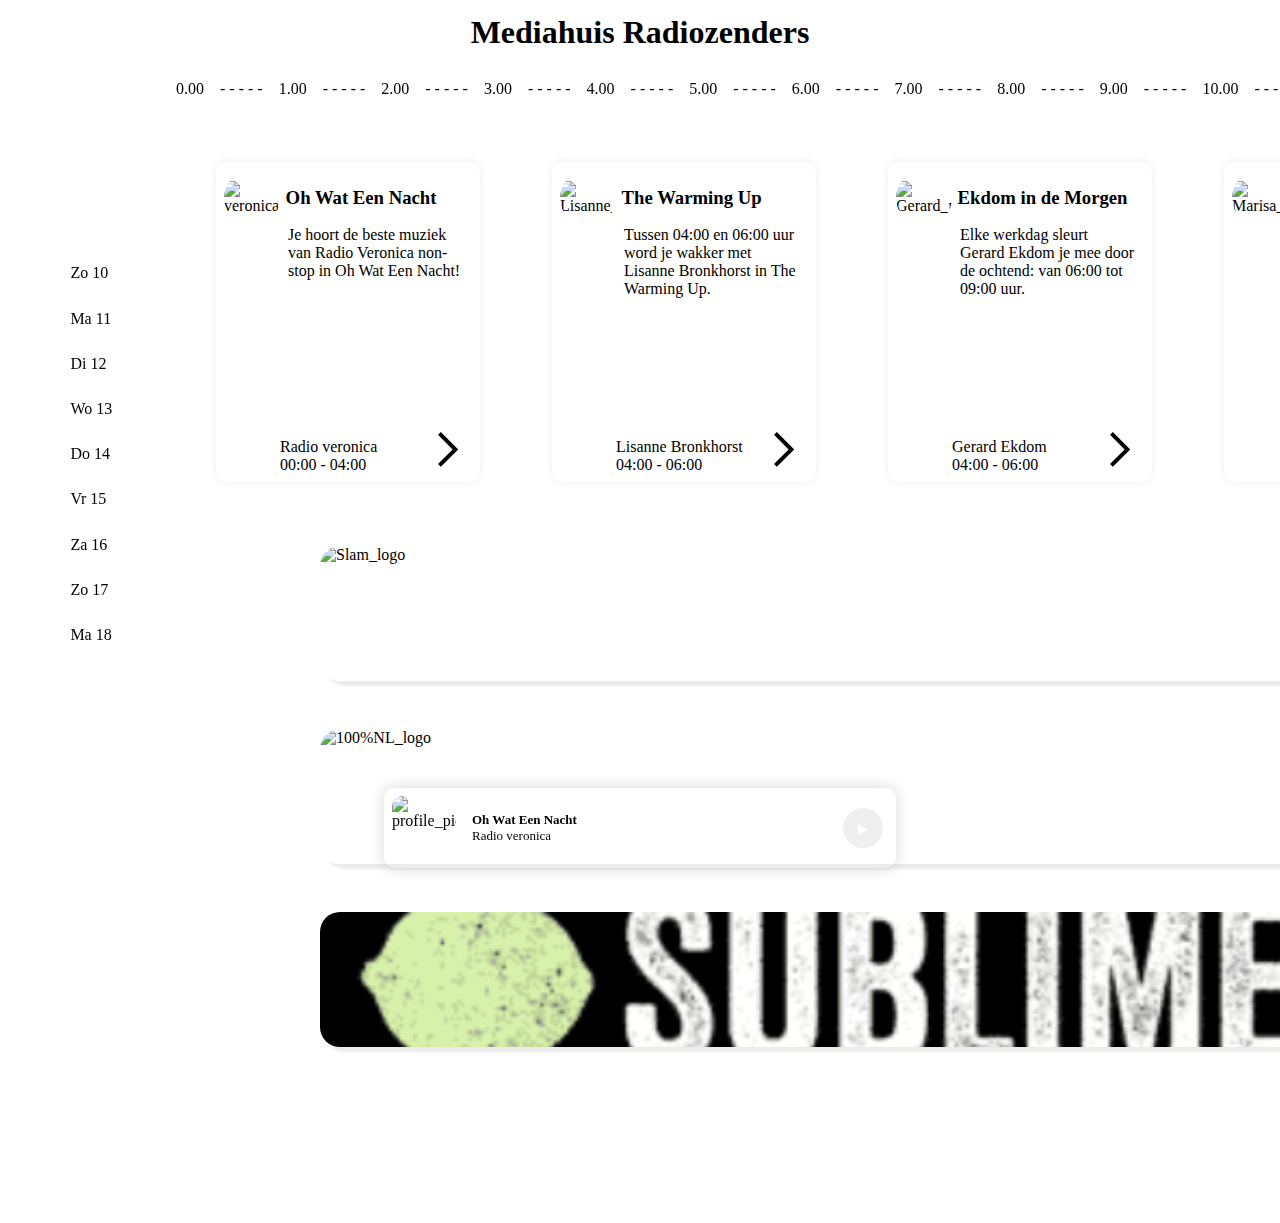
==== commit c1a30d16: "svg in link center #8" ====
--- a/index.html
+++ b/index.html
@@ -894,6 +894,7 @@
     <script src="./scripts/openNav.js"></script>
     <script src="./scripts/sectionSnap.js"></script>
     <script src="./scripts/sectionColor.js"></script>
+    <script src="./scripts/sametimeScroll.js"></script>
 </body>
 
 </html>--- a/styles/style.css
+++ b/styles/style.css
@@ -104,7 +104,7 @@
         }
         
         .week::-webkit-scrollbar-thumb {
-            background: red;
+            background: #e9e9e9;
             border-radius: 10px;
         }
     }
@@ -134,6 +134,10 @@
 
         li:last-child {
             margin-bottom: 6em;
+            
+            @media screen and (min-width: 800px) {
+                margin-bottom: 0;
+            }
         }
 
         li::after {
@@ -165,6 +169,7 @@
         gap: 1em;
         padding: 1em;
 
+        /* DETAILS POSITIE */
         :nth-of-type(1) {
             grid-area: a;
         }
@@ -209,8 +214,13 @@
             .snapElement {
                 scroll-snap-align: start;
             }
-        }
-
+
+            details:last-child {
+                margin-bottom: 10em;
+            }
+        }
+
+        /* DETAILS INDELEN */
         details {
             grid-area: section;
     
@@ -225,7 +235,7 @@
                 }
 
                 section::-webkit-scrollbar-thumb {
-                    background: red; 
+                    background: #e9e9e9;
                     border-radius: 10px;
                 }
             }
@@ -304,6 +314,7 @@
                         min-height: 20em;
                         min-width: 16.5em;
                         margin: 1em;
+                        margin-left: 2.5em;
                     }
     
                     .titel {
@@ -347,14 +358,14 @@
                         }
                     
                         a {
+                            display: flex;
                             border-radius: 50%;
-                            min-width: 2em;
-                            min-height: 2em;
+                            min-width: 3em;
+                            min-height: 3em;
                             /* de cirkel */
                             align-self: end;
                             /* '>' in de cirkel */
-                            text-align: center;
-                            place-content: center;
+                            justify-content: center;
                         }
                     }
                 }
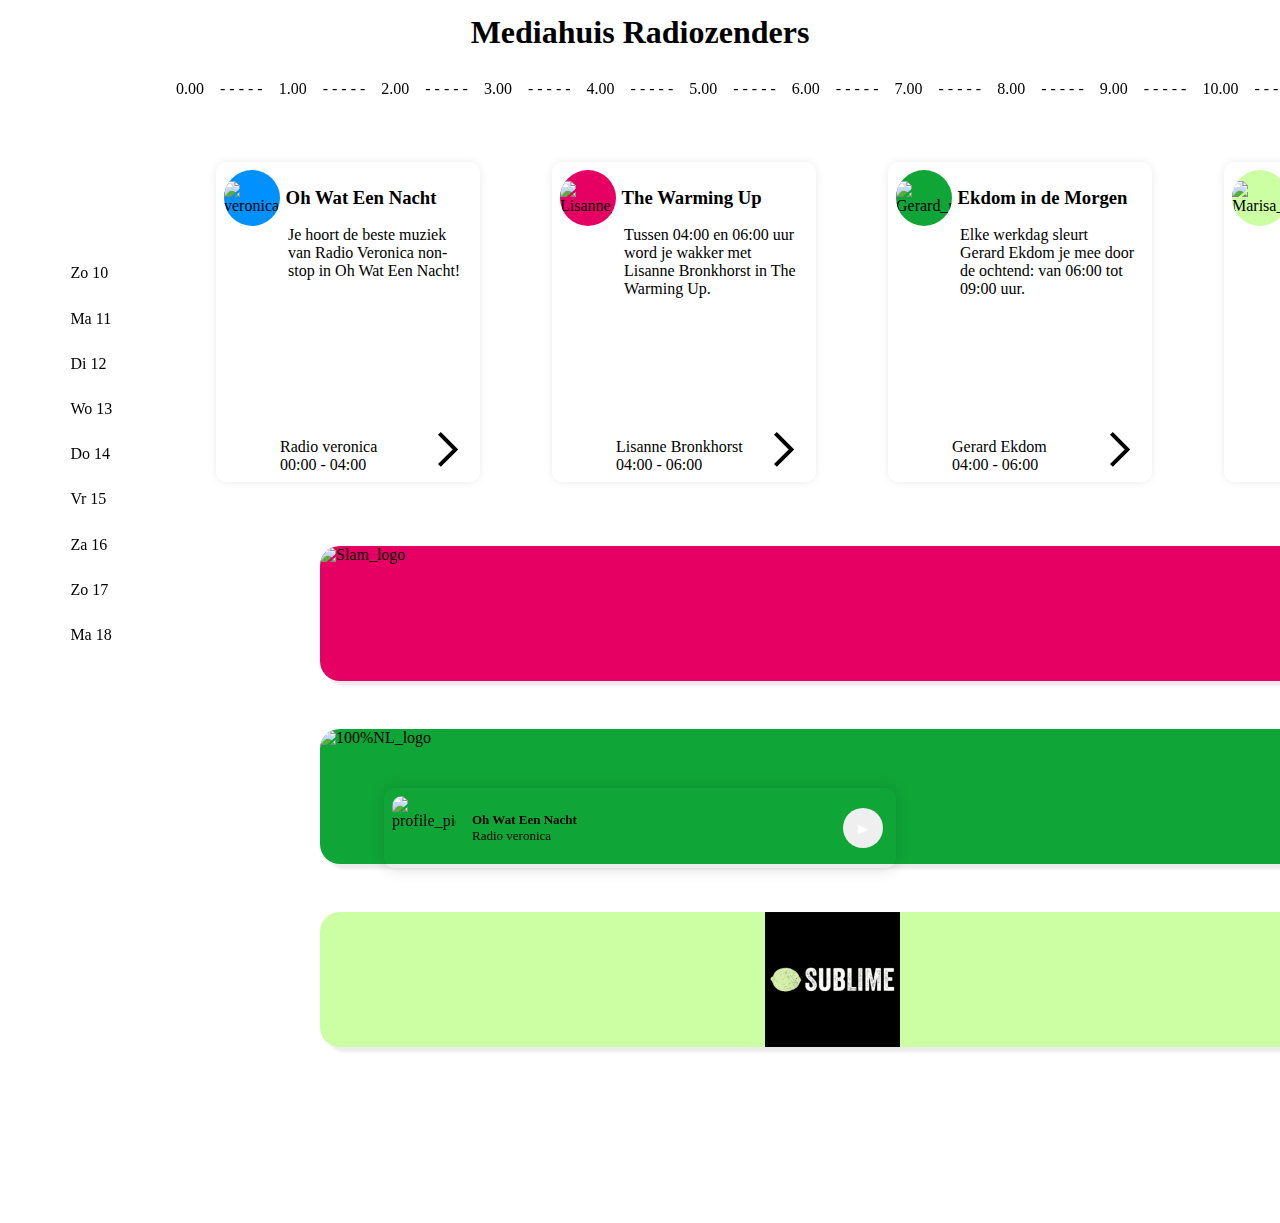
==== commit 36fdfbda: "uitleg pagina #15" ====
--- a/index.html
+++ b/index.html
@@ -1,5 +1,5 @@
 <!DOCTYPE html>
-<html lang="en">
+<html lang="nl">
 
 <head>
     <meta charset="UTF-8">
@@ -10,7 +10,7 @@
 </head>
 
 <body>
-    <header class="brand-primary brand-primary-veronica">
+    <header class="primary veronica-primary">
         <h1>Mediahuis Radiozenders</h1>
     </header>
 
@@ -64,8 +64,7 @@
             <!-- Veronica -->
             <details class="snapElement">
                 <summary>
-                    <img src="https://cmde4gpbhib.b-cdn.net/w_1920/70h1m4slkpo0-radio-veronica-thumbnail.jpg"
-                        alt="Veronica_logo">
+                    <img src="https://cmde4gpbhib.b-cdn.net/w_1920/70h1m4slkpo0-radio-veronica-thumbnail.jpg" alt="Veronica_logo">
                     <span>meer info</span>
                 </summary>
                 <section>
--- a/styles/style.css
+++ b/styles/style.css
@@ -172,13 +172,31 @@
         /* DETAILS POSITIE */
         :nth-of-type(1) {
             grid-area: a;
+
+            img {
+                @media screen and (min-width: 800px) {
+                    background-color: #0091FF;
+                }
+            }
         }
         :nth-of-type(2) {
             grid-area: b;
+
+            img {
+                @media screen and (min-width: 800px) {
+                    background-color: #E60063;
+                }
+            }
         }
         :nth-of-type(3) {
             grid-area: c;
 
+            img {
+                @media screen and (min-width: 800px) {
+                    background-color: #10A637;
+                }
+            }
+
             section {
                 margin-top: -35em;
 
@@ -190,6 +208,12 @@
         }
         :nth-of-type(4) {
             grid-area: d;
+
+            img {
+                @media screen and (min-width: 800px) {
+                    background-color: #CCFFA3;
+                }
+            }
 
             /* section naar boven brengen op mobile versie */
             section {
@@ -257,6 +281,7 @@
                         border-radius: 20px;
                         height: 15vh;
                         width: 80vw;
+                        object-fit: contain;                                /*...............................*/
                     }
                 }
 
